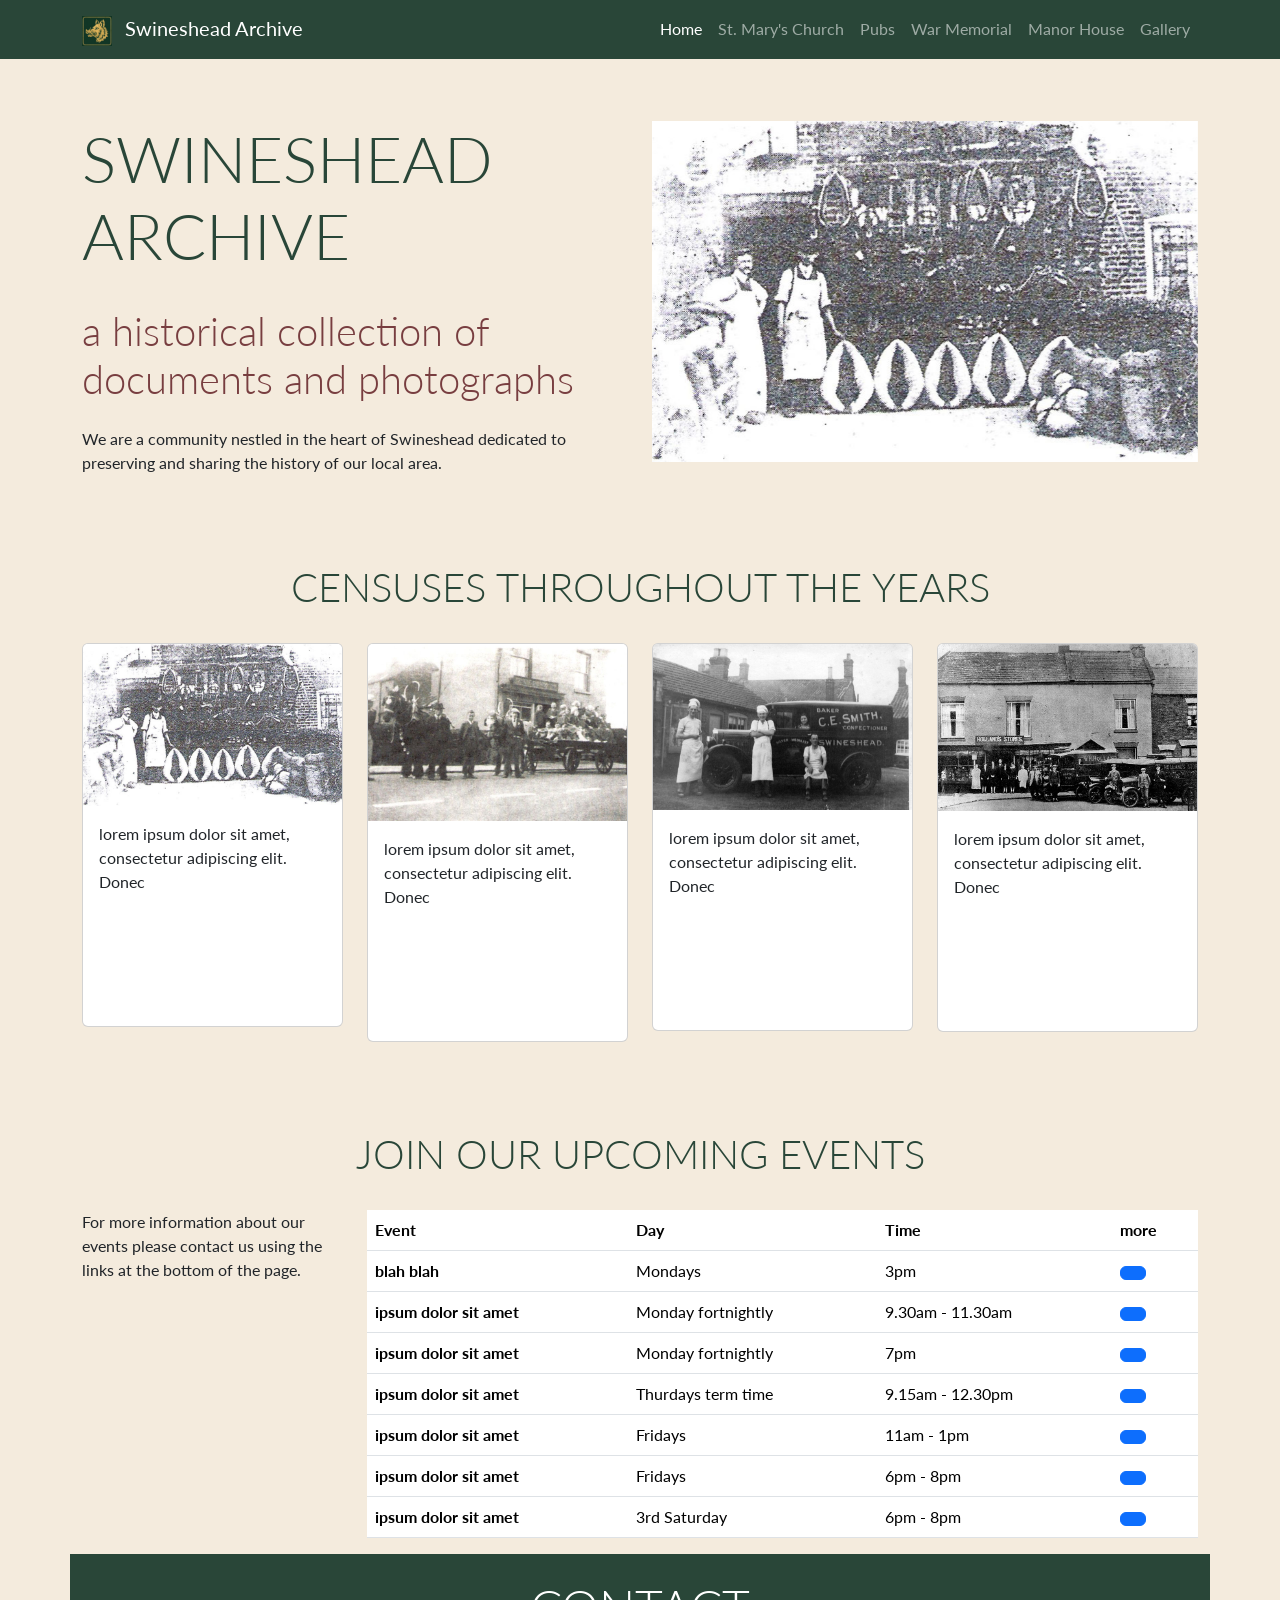
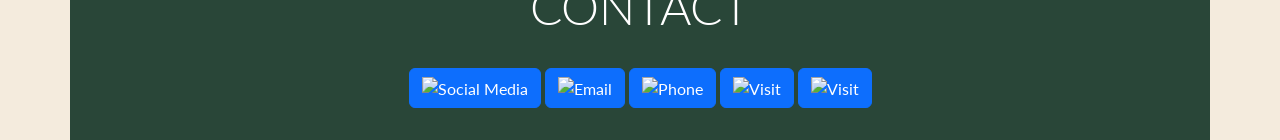
==== index.html @ 54e86e6d "homepage started" ====
<!DOCTYPE html>
<html lang="en">

<head>
    <meta charset="UTF-8">
    <meta name="viewport" content="width=device-width, initial-scale=1.0">
    <title>Swineshead Archive | Home</title>

    <!--favicon-->
    <link
      rel="apple-touch-icon"
      sizes="180x180"
      href="assets/favicon/apple-icon-180x180.png">
    <link
      rel="icon"
      type="image/png"
      sizes="32x32"
      href="assets/favicon/favicon-32x32.png">
    <link
      rel="icon"
      type="image/png"
      sizes="16x16"
      href="assets/favicon/favicon-16x16.png">

    <!-- Bootstrap CSS Link -->
    <link href="https://cdn.jsdelivr.net/npm/bootstrap@5.3.3/dist/css/bootstrap.min.css" rel="stylesheet"
        integrity="sha384-QWTKZyjpPEjISv5WaRU9OFeRpok6YctnYmDr5pNlyT2bRjXh0JMhjY6hW+ALEwIH" crossorigin="anonymous">

    <!-- stylesheet -->
    <link rel="stylesheet" href="assets/css/style.css">

</head>

<body class="d-flex flex-column min-vh-100">
    <header>
        <!-- Navigation -->
        <nav id="navbar" class="navbar navbar-expand-lg fixed-top" data-bs-theme="dark">
            <div class="container">
                <a class="navbar-brand" href="index.html">
                <img src="assets/images/Boar.png" alt="Swineshead Archive logo" class="logo">
                <span class="ms-2">Swineshead Archive</span>
                </a>
                <button class="navbar-toggler" type="button" data-bs-toggle="collapse" data-bs-target="#navbarNav"
                aria-controls="navbarNav" aria-expanded="false" aria-label="Toggle navigation">
                <span class="navbar-toggler-icon"></span>
                </button>
                <div class="collapse navbar-collapse" id="navbarNav">
                    <ul class="navbar-nav ms-auto">
                        <li class="nav-item">
                            <a class="nav-link active" aria-current="page" href="index.html">Home</a>
                        </li>
                        <li class="nav-item">
                            <a class="nav-link" href="church.html">St. Mary's Church</a>
                        </li>
                        <li class="nav-item">
                            <a class="nav-link" href="pubs.html">Pubs</a>
                        </li>
                        <li class="nav-item">
                            <a class="nav-link" href="memorial.html">War Memorial</a>
                        </li>
                         <li class="nav-item">
                            <a class="nav-link" href="manor.html">Manor House</a>
                        </li>
                        <li class="nav-item">
                            <a class="nav-link" href="gallery.html">Gallery</a>
                        </li>
                    </ul>
                </div>
            </div>
        </nav>
    </header>

    <!--main content-->
    <main>
        <!-- Welcome section -->
        <section id="welcome" class="container section">
            <div class="row">
                <div class="col-12 col-xl-6 text-center text-xl-start">
                    <h2 class="display-3">Swineshead Archive</h2>
                    <p class="lead display-6 sub-heading-color">a historical collection of documents and photographs</p>
                    <p class="my-4">We are a community nestled in the heart of Swineshead dedicated to preserving and sharing the history of our local area.</p>
                </div>   
            <div class="col-12 col-xl-6">
                <div id="carouselExampleAutoplaying" class="carousel slide" data-bs-ride="carousel">
                    <div class="carousel-inner">
                        <div class="carousel-item active">
                            <img src="assets/images/carousell-1.jpg" class="d-block w-100"
                                alt="The inside of Boardwalk Games with bookshelves filled with boardgames, and wooden tables to play at">
                        </div>
                        <div class="carousel-item">
                            <img src="assets/images/carousell-2.jpg" class="d-block w-100"
                                alt="The inside of Boardwalk Games with bookshelves filled with boardgames, and wooden tables to play at">
                        </div>
                        <div class="carousel-item">
                            <img src="assets/images/carousell-3.jpg" class="d-block w-100"
                                alt="The inside of Boardwalk Games with bookshelves filled with boardgames, and wooden tables to play at">
                        </div>
                        <div class="carousel-item">
                            <img src="assets/images/carousell-4.jpg" class="d-block w-100"
                                alt="The back-room at Boardwalk Games set up for a Dungeons and Dragons evening">
                        </div>
                        <div class="carousel-item">
                            <img src="assets/images/carousell-5.jpg" class="d-block w-100"
                                alt="A cup of steaming coffee on a wooden table, some playing cards, and a notebook">
                        </div>
                        <div class="carousel-item">
                            <img src="assets/images/carousell-6.jpg" class="d-block w-100"
                                alt="Students playing a card game at Boardwalk Games">
                        </div>
                    </div>
                    <button class="carousel-control-prev" type="button" data-bs-target="#carouselExampleAutoplaying"
                        data-bs-slide="prev">
                        <span class="carousel-control-prev-icon" aria-hidden="true"></span>
                        <span class="visually-hidden">Previous</span>
                    </button>
                    <button class="carousel-control-next" type="button" data-bs-target="#carouselExampleAutoplaying"
                        data-bs-slide="next">
                        <span class="carousel-control-next-icon" aria-hidden="true"></span>
                        <span class="visually-hidden">Next</span>
                    </button>
                </div>
            </div>
            </div>
        </section>

        <!-- censuses section -->
        <section id="services" class="container section">
            <div class="row">
                <div class="col-12 text-center">
                    <h2 class="display-6">Censuses throughout the Years</h2>
                </div>
                <div class="col-12 col-md-6 col-xl-3">
                    <div class="card">
                        <img src="assets/images/carousell-1.jpg" class="card-img-top"
                            alt="men's breakfast poster with a picture of a full english breakfast">
                        <div class="card-body">
                            <p class="card-text">
                                lorem ipsum dolor sit amet, consectetur adipiscing elit. Donec
                            </p>
                        </div>
                    </div>
                </div>
                <div class="col-12 col-md-6 col-xl-3">
                    <div class="card">
                        <img src="assets/images/carousell-2.jpg" class="card-img-top"
                            alt="Easter poster with a picture of Easter eggs and bunnies" >
                        <div class="card-body">
                           <p class="card-text">
                                lorem ipsum dolor sit amet, consectetur adipiscing elit. Donec
                            </p>
                        </div>
                    </div>
                </div>
                <div class="col-12 col-md-6 col-xl-3">
                    <div class="card">
                        <img src="assets/images/carousell-3.jpg" class="card-img-top" 
                        alt="easter day poster with a picture of a cross and a sunrise">
                        <div class="card-body">
                           <p class="card-text">
                                lorem ipsum dolor sit amet, consectetur adipiscing elit. Donec
                            </p>
                        </div>
                    </div>
                </div>
                <div class="col-12 col-md-6 col-xl-3">
                    <div class="card">
                        <img src="assets/images/carousell-4.jpg" class="card-img-top"
                            alt="A kids party being held in the back room of the church, with balloons and party decorations">
                        <div class="card-body">
                            <p class="card-text">
                                lorem ipsum dolor sit amet, consectetur adipiscing elit. Donec
                            </p>
                        </div>
                    </div>
                </div>
            </div>
        </section>

        <!-- Upcoming activities section -->
        <section id="events" class="container section">
            <div class="row">
                <div class="col-12">
                    <h2 class="display-6 text-center">Join our upcoming events</h2>
                </div>
                <div class="col-12 col-xl-3">
                    <p>For more information about our events please contact us using the links at the bottom of the page.</p>
                </div>
                <div class="col-12 col-xl-9">
                    <table class="table table-hover">
                        <thead>
                            <tr>
                                <th scope="col">Event</th>
                                <th scope="col">Day</th>
                                <th scope="col">Time</th>
                                <th scope="col">more</th>
                            </tr>
                        </thead>
                        <tbody>
                            <tr>
                                <th scope="row">blah blah</th>
                                <td>Mondays</td>
                                <td>3pm</td>
                                <td>  <!-- Button trigger tabletennisModal -->
                                    <button type="button" class="btn btn-primary custom-button sharp-corners" data-bs-toggle="modal" data-bs-target="#tabletennisModal">
                                        <i class="fa-solid fa-info"></i>
                                    </button>    
                                </td>
                            </tr>
                            <tr>
                                <th scope="row"> ipsum dolor sit amet</th>
                                <td>Monday fortnightly</td>
                                <td>9.30am - 11.30am</td>
                                <td> <!-- Button trigger footstepsmodal -->
                                    <button type="button" class="btn btn-primary cust" data-bs-toggle="modal" data-bs-target="#footstepsModal">
                                        <i class="fa-solid fa-info"></i>
                                    </button> 
                                </td>
                            </tr>
                            <tr>
                                <th scope="row">ipsum dolor sit amet</th>
                                <td>Monday fortnightly</td>
                                <td>7pm</td>
                                <td>  <!-- Button trigger ladiesnightModal -->
                                    <button type="button" class="btn btn-primary custom-button sharp-corners" data-bs-toggle="modal" data-bs-target="#ladiesnightModal">
                                    <i class="fa-solid fa-info"></i>
                                    </button>
                                </td> 
                            </tr>
                            <tr>
                                <th scope="row">ipsum dolor sit amet</th>
                                <td>Thurdays term time</td>
                                <td>9.15am - 12.30pm</td>
                                <td>  <!-- Button trigger mothertoddlerModal -->
                                    <button type="button" class="btn btn-primary custom-button sharp-corners" data-bs-toggle="modal" data-bs-target="#mothertoddlerModal">
                                        <i class="fa-solid fa-info"></i>
                                    </button> 
                                </td>
                            </tr>
                             <tr>
                                <th scope="row">ipsum dolor sit amet</th>
                                <td>Fridays</td>
                                <td>11am - 1pm</td>
                                <td>  <!-- Button trigger warmspaceModal -->
                                    <button type="button" class="btn btn-primary custom-button sharp-corners" data-bs-toggle="modal" data-bs-target="#warmspaceModal">
                                        <i class="fa-solid fa-info"></i>
                                    </button> 
                                </td>
                            </tr>
                             <tr>
                                <th scope="row">ipsum dolor sit amet</th>
                                <td>Fridays</td>
                                <td>6pm - 8pm</td>
                                <td>  <!-- Button trigger communityyouthclubModal -->
                                    <button type="button" class="btn btn-primary custom-button sharp-corners" data-bs-toggle="modal" data-bs-target="#communityyouthclubModal">
                                        <i class="fa-solid fa-info"></i>
                                    </button> 
                                </td>
                            </tr>
                            <tr>
                                <th scope="row">ipsum dolor sit amet</th>
                                <td>3rd Saturday</td>
                                <td>6pm - 8pm</td>
                                <td>  <!-- Button trigger notsoyoungonesModal -->
                                    <button type="button" class="btn btn-primary custom-button sharp-corners" data-bs-toggle="modal" data-bs-target="#notsoyoungonesModal">
                                        <i class="fa-solid fa-info"></i>    
                                    </button> 
                                </td>
                            </tr>
                        </tbody>
                    </table>
                </div>
            </div>
        </section>
    </main>


 <!-- footer -->
   <footer id="contact" class="container">
    <div class="row justify-content-center">
      <!-- my-4 used to add top and bottom margin to heading -->
      <div class="col-12 text-center mt-4">
        <h2 class="display-5">Contact</h2>
        <!-- Button trigger social mediamodal-->
        <button type="button" class="btn btn-primary custom-button sharp-corners" data-bs-toggle="modal" data-bs-target="#socialmediaModal"><img src="assets/images/social-media.png" width="40" height="35" alt="Social Media">
        </button>     
        <!-- Button trigger contactmodal -->
        <button type="button" class="btn btn-primary custom-button sharp-corners" data-bs-toggle="modal" data-bs-target="#contactModal"><img src="assets/images/hand.png" width="40" height="35" alt="Email">
        </button>    
        <!-- Button trigger phonemodal -->
        <button type="button" class="btn btn-primary custom-button sharp-corners" data-bs-toggle="modal" data-bs-target="#phoneModal"><img src="assets/images/phone.png" width="40" height="35" alt="Phone">
        </button>
        <!-- Button trigger visitmodal -->
        <button type="button" class="btn btn-primary custom-button sharp-corners" data-bs-toggle="modal" data-bs-target="#visitModal"><img src="assets/images/map.png" width="40" height="35" alt="Visit">
        </button>
         <!-- Button trigger bookingmodal -->
        <button type="button" class="btn btn-primary custom-button sharp-corners" data-bs-toggle="modal" data-bs-target="#bookingModal"><img src="assets/images/booking.png" width="40" height="35" alt="Visit">
        </button>
      </div>
    </div>
  </footer>

  <!-- Social media Modal -->
  <div class="modal fade" id="socialmediaModal" tabindex="-1" aria-hidden="true">
    <div class="modal-dialog modal-lg">
      <div class="modal-content sharp-corners">
        <div class="modal-header">
          <h1 class="modal-title fs-5">Social Media Links</h1>
          <button type="button" class="btn-close" data-bs-dismiss="modal" aria-label="Close"></button>
        </div>
        <div class="modal-body"> 
          <ul id="menu">
            <li>
              <a
              href="https://www.facebook.com/profile.php?id=100091910170936"
              target="_blank"
              rel="noopener"
              aria-label="visit our facebook page (opens in a new tab)"
              ><i class="fa-brands fa-facebook"></i>
                <span>visit our facebook page (opens in a new tab)</span>
              </a>
            </li>
            <li>
              <a
                href="https://www.twitter.com/"
                target="_blank"
                rel="noopener"
                aria-label="visit our twitter page (opens in a new tab)"
                ><i class="fa-brands fa-square-twitter"></i>
              </a>
            </li>
            <li>
              <a
                href="https://www.youtube.com/"
                target="_blank"
                rel="noopener"
                aria-label="visit our youtube page (opens in a new tab)"
                ><i class="fa-brands fa-square-youtube"></i>
              </a>
            </li>
            <li>
              <a
                href="https://www.instagram.com/"
                target="_blank"
                rel="noopener"
                aria-label="visit our instagram page (opens in a new tab)"
                ><i class="fa-brands fa-instagram"></i>
              </a>
            </li>
          </ul>        
        </div>
      </div>
    </div>
  </div>

  <!-- Contact Modal -->
  <div class="modal fade" id="contactModal" tabindex="-1" aria-hidden="true">
    <div class="modal-dialog modal-lg">
      <div class="modal-content sharp-corners">
        <div class="modal-header">
          <h1 class="modal-title fs-5">Message Us</h1>
          <button type="button" class="btn-close" data-bs-dismiss="modal" aria-label="Close"></button>
        </div>
        <div class="modal-body">
          <form class="row g-3 sharp-corners">
            <div class="col-md-6 col-lg">
              <label for="fullName" class="form-label">Full Name</label>
              <input type="text" class="form-control" id="fullName" required>
            </div>
            <div class="col-md-6 col-lg-4">
              <label for="phone" class="form-label">Phone</label>
              <input type="number" class="form-control" id="phone" required>
            </div>
            <div class="col-12 col-lg-4">
              <label for="inputEmail4" class="form-label">Email</label>
              <input type="email" class="form-control" id="inputEmail4" required>
            </div>
            <div class="col-12">
              <label for="message" class="form-label">Message</label>
              <textarea class="form-control" id="message" rows="3" required></textarea>
            </div>  
            <div class="col-12">
              <button type="submit" class="btn btn-primary custom-button">Send</button>
            </div>
              <p>Maybe you dont want to fill out the form? email us at blbaptistchurch@gmail.com</p>
          </form>            
        </div>
      </div>
    </div>
  </div>

  <!-- Phone Modal -->
  <div class="modal fade" id="phoneModal" tabindex="-1" aria-hidden="true">
    <div class="modal-dialog modal-lg">
      <div class="modal-content sharp-corners">
        <div class="modal-header">
          <h1 class="modal-title fs-5">Phone Numbers</h1>
          <button type="button" class="btn-close" data-bs-dismiss="modal" aria-label="Close"></button>
        </div>
        <div class="modal-body">   
          <ul id="menu">
            <li>
              <i class="fa-solid fa-phone"></i>
              <span>01536 725434</span>
            </li>
            <li>
              <i class="fa-solid fa-phone"></i>
              <span>01536 720238</span>
            </li>
            <li>
              <i class="fa-solid fa-mobile-screen-button"></i>
              <span>07566 756226</span>
            </li>
          </ul>
        </div>
      </div>
    </div>
  </div>

  <!-- Visit us Modal -->
  <div class="modal fade" id="visitModal" tabindex="-1" aria-hidden="true">
    <div class="modal-dialog modal-lg">
      <div class="modal-content sharp-corners">
        <div class="modal-header">
          <h1 class="modal-title fs-5">Visit Us At 29 Meeting Lane, Burton Latimer, Kettering, NN15 5LS</h1>
          <button type="button" class="btn-close" data-bs-dismiss="modal" aria-label="Close"></button>
        </div>
        <div class="modal-body">   
            <iframe src="https://www.google.com/maps/embed?pb=!1m18!1m12!1m3!1d2436.314209647015!2d-0.6795645887136005!3d52.36472237190413!2m3!1f0!2f0!3f0!3m2!1i1024!2i768!4f13.1!3m3!1m2!1s0x487798a958d9c9ab%3A0x61f52fa78d8accd5!2s29%20Yeomans%20Ct%2C%20Meeting%20Ln%2C%20Burton%20Latimer%2C%20Kettering%20NN15%205GS!5e0!3m2!1sen!2suk!4v1776963842135!5m2!1sen!2suk" width="100%" height="450" style="border:0;" allowfullscreen="" loading="lazy" referrerpolicy="no-referrer-when-downgrade"></iframe>      
        </div>
      </div>
    </div>
  </div>




<!-- **** models for the regular activities section **** -->
<!-- Table Tennis Modal -->
<div class="modal fade" id="tabletennisModal" tabindex="-1" aria-hidden="true">
    <div class="modal-dialog modal-lg">
        <div class="modal-content sharp-corners">
            <div class="modal-header">
              <h1 class="modal-title fs-5">over 50s table tennis</h1>
              <button type="button" class="btn-close" data-bs-dismiss="modal" aria-label="Close"></button>
            </div>
            <div class="modal-body">   
                  <span> this is a test the info</span>
            </div>
        </div>
    </div>
</div>

<!-- footsteps Modal -->
<div class="modal fade" id="footstepsModal" tabindex="-1" aria-hidden="true">
    <div class="modal-dialog modal-lg">
        <div class="modal-content sharp-corners">
            <div class="modal-header">
              <h1 class="modal-title fs-5">footsteps</h1>
              <button type="button" class="btn-close" data-bs-dismiss="modal" aria-label="Close"></button>
            </div>
            <div class="modal-body">   
                  <span> this is a test the info</span>
            </div>
        </div>
    </div>
</div>

<!-- Ladiesnight Modal -->
<div class="modal fade" id="ladiesnightModal" tabindex="-1" aria-hidden="true">
    <div class="modal-dialog modal-lg">
        <div class="modal-content sharp-corners">
            <div class="modal-header">
              <h1 class="modal-title fs-5">ladies night</h1>
              <button type="button" class="btn-close" data-bs-dismiss="modal" aria-label="Close"></button>
            </div>
            <div class="modal-body">   
                  <span> this is a test the info</span>
            </div>
        </div>
    </div>
</div>

<!-- mothertoddler Modal -->
<div class="modal fade" id="mothertoddlerModal" tabindex="-1" aria-hidden="true">
    <div class="modal-dialog modal-lg">
        <div class="modal-content sharp-corners">
            <div class="modal-header">
              <h1 class="modal-title fs-5">mother and toddler</h1>
              <button type="button" class="btn-close" data-bs-dismiss="modal" aria-label="Close"></button>
            </div>
            <div class="modal-body">   
                  <span> this is a test the info</span>
            </div>
        </div>
    </div>
</div>

<!-- warmspace Modal -->
<div class="modal fade" id="warmspaceModal" tabindex="-1" aria-hidden="true">
    <div class="modal-dialog modal-lg">
        <div class="modal-content sharp-corners">
            <div class="modal-header">
              <h1 class="modal-title fs-5">warm space</h1>
              <button type="button" class="btn-close" data-bs-dismiss="modal" aria-label="Close"></button>
            </div>
            <div class="modal-body">   
                  <span> this is a test the info</span>
            </div>
        </div>
    </div>
</div>

<!-- communityyouthclub Modal -->
<div class="modal fade" id="communityyouthclubModal" tabindex="-1" aria-hidden="true">
    <div class="modal-dialog modal-lg">
        <div class="modal-content sharp-corners">
            <div class="modal-header">
              <h1 class="modal-title fs-5">community youth club</h1>
              <button type="button" class="btn-close" data-bs-dismiss="modal" aria-label="Close"></button>
            </div>
            <div class="modal-body">   
                  <span> this is a test the info</span>
            </div>
        </div>
    </div>
</div>

<!-- notsoyoungones Modal -->
<div class="modal fade" id="notsoyoungonesModal" tabindex="-1" aria-hidden="true">
    <div class="modal-dialog modal-lg">
        <div class="modal-content sharp-corners">
            <div class="modal-header">
              <h1 class="modal-title fs-5">not so young</h1>
              <button type="button" class="btn-close" data-bs-dismiss="modal" aria-label="Close"></button>
            </div>
            <div class="modal-body">   
                  <span> this is a test the info</span>
            </div>
        </div>
    </div>
</div>





    <!-- Bootstrap JS Script-->
    <script src="https://cdn.jsdelivr.net/npm/bootstrap@5.3.3/dist/js/bootstrap.bundle.min.js"
        integrity="sha384-YvpcrYf0tY3lHB60NNkmXc5s9fDVZLESaAA55NDzOxhy9GkcIdslK1eN7N6jIeHz"
        crossorigin="anonymous"></script>

    <!-- jave script for Font Awesome icons -->
    <script
      src="https://kit.fontawesome.com/d5bcb50af0.js"
      crossorigin="anonymous"
    ></script>
</body>

</html>
---- assets/css/style.css ----
/* global styles */


@import url('https://fonts.googleapis.com/css2?family=EB+Garamond:wght@400;500;600;700&family=Lato:wght@400;700&display=swap');

/* CSS Variables */
:root {
    --primary-font: "EB Garamond", serif;
    --secondary-font: "Lato", sans-serif;

    --primary-color: #294638;        /* Heritage forest green */
    --secondary-color: #F4EBDD;      /* Antique parchment */
    --highlight-color: #783E40;      /* Heritage burgundy */
    --highlight-color-light: #E6D5B8; /* Aged paper accent */

    --text-color: #49372D;           /* Old ink brown */
    --border-color: #AA874B;         /* Antique brass */
}



body {
    font-family: var(--secondary-font);
    background-color: var(--secondary-color);
    padding-top: 57.15px; /* pushes the top of the header down under fixed navbar */
}



h1,
h2,
h3 {
    font-family: var(--secondary-font);
    color: var(--primary-color);
}

h1,
h2 {
    text-transform: uppercase;
}

h2 {
    margin-bottom: 2rem;
}

.sub-heading-color {
    color: var(--highlight-color);
}

main {
    /* Enlarge main element to push footer down*/
    flex: 1 0 auto;
}

.section {
    padding-top: 4rem; /* prevent navbar overlap */
}

/* Navbar */

#navbar {
    background-color: var(--primary-color);
}

#navbar .logo {
    width: 30px;
}

/* Services */

#services .card-footer {
    font-weight: bold;
    color: var(--highlight-color);
    background-color: transparent;
}

#services .card {
    margin-bottom: 1.5rem;
}

/* Events */

#events .table {
    /* events table font size small enough that 
      the table doesn't overflow on xs screens. 
      Size set back to 1rem in a media query 
      for sm screens and up */
    font-size: 0.7rem;
}


/* Footer / contact */

#contact {
    background-color: var(--primary-color);
    color: white;
    padding-bottom: 2rem;
}

#contact h2 {
    color: white;
}

#menu {
    list-style-type: none;
}

/* Media queries */

/* Small screens and up */
@media screen and (min-width: 576px) {
    /* increase font size in events table when screen size is large enough */
    #events .table {
        font-size: 1rem;
    }

}

/* Medium devices (tablets, 768px and up) */
@media screen and (min-width: 768px) {
    /* Make all service cards the same height for consistency */
    #services .card-body {
        min-height: 191px;
    }
}

/* Large devices (small laptops, 992px and up) */
@media screen and (min-width: 992px) {
    /* Make all service cards the same height for consistency */
    #services .card-body {
        min-height: auto;
    }
}

/* xl devices (large desktops, 1200px and up) */
@media screen and (min-width: 1200px) {
    /* make all service cards the same height for consistency */
    #services .card-body {
        min-height: 220px;
    }
}

/* xxl devices (larger desktops, 1400px and up) */
@media screen and (min-width: 1400px) {
    /* make all service cards the same height for consistency */
    #services .card-body {
        min-height: 195px;
    }
}
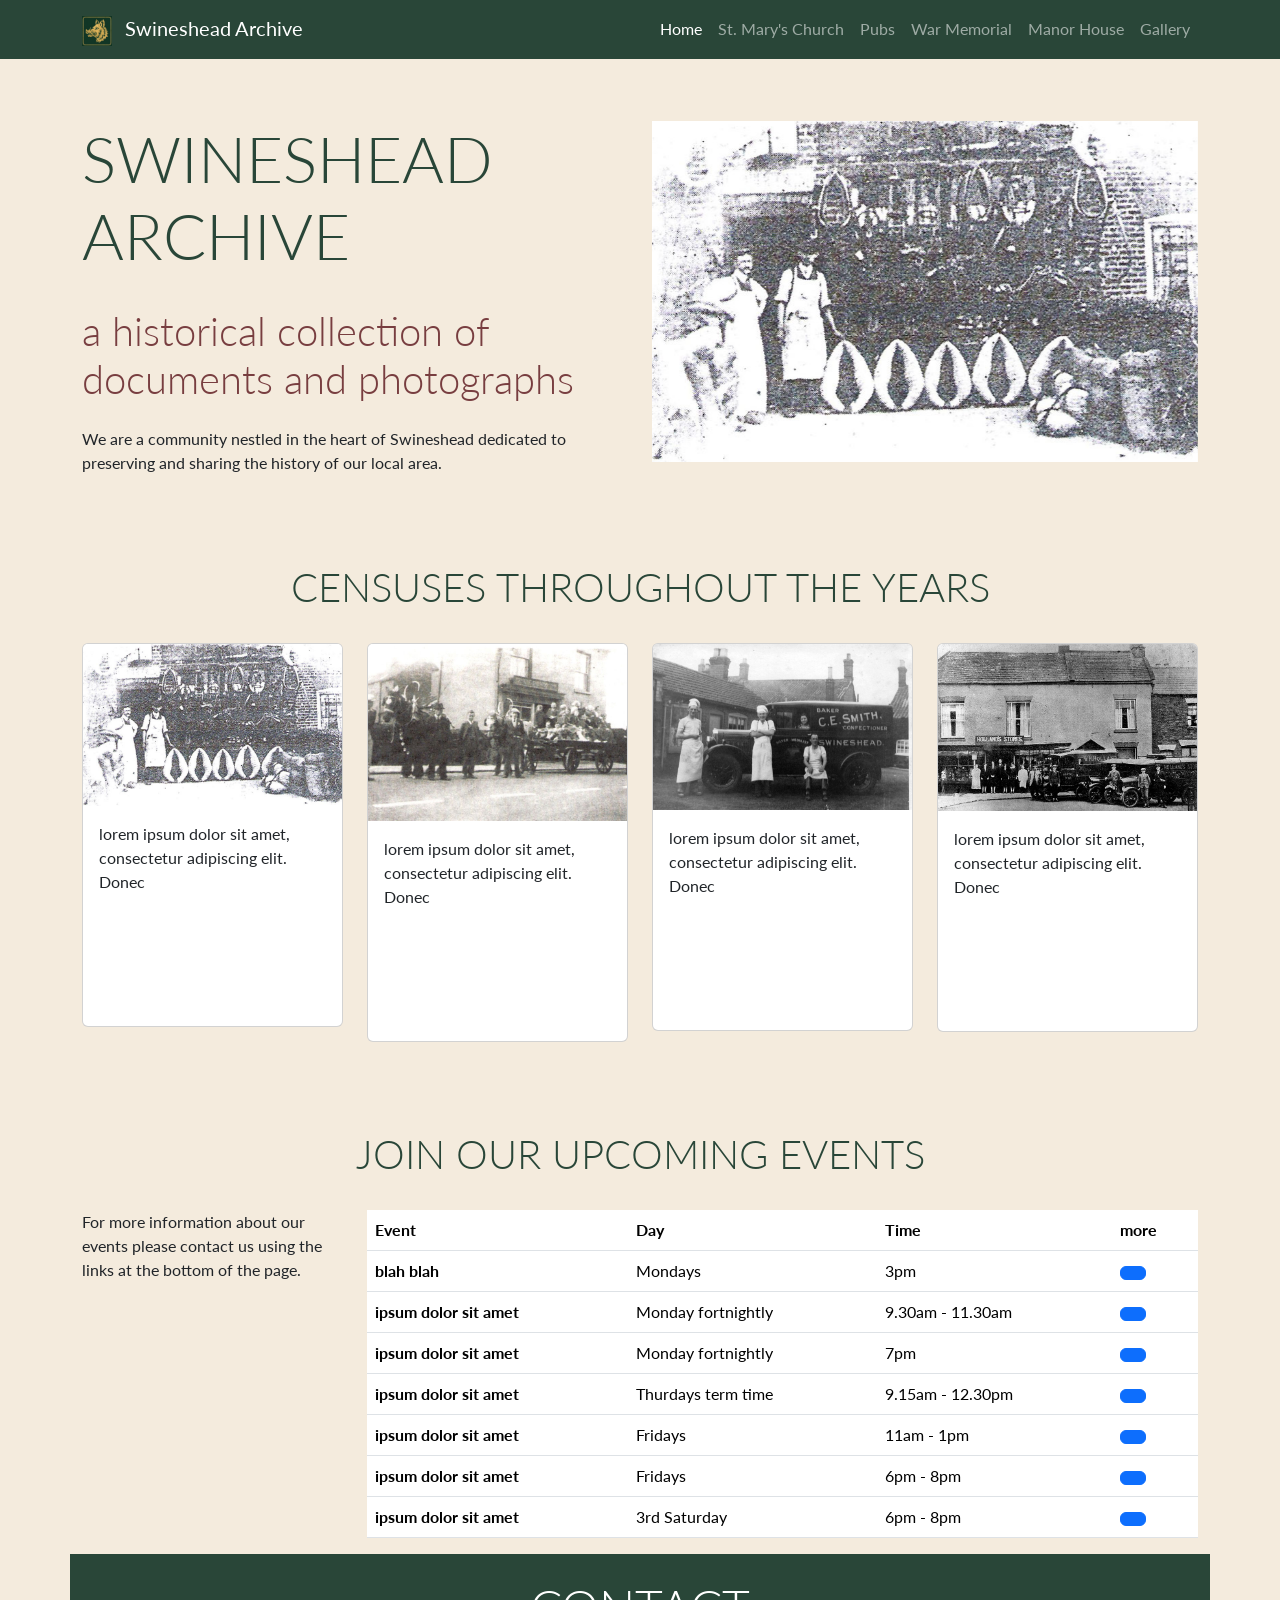
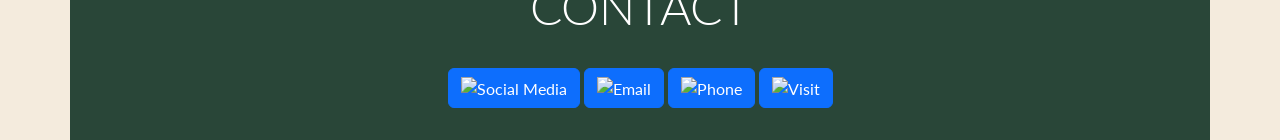
==== commit 811c7d97: "added pages" ====
--- a/index.html
+++ b/index.html
@@ -292,9 +292,6 @@
         <!-- Button trigger visitmodal -->
         <button type="button" class="btn btn-primary custom-button sharp-corners" data-bs-toggle="modal" data-bs-target="#visitModal"><img src="assets/images/map.png" width="40" height="35" alt="Visit">
         </button>
-         <!-- Button trigger bookingmodal -->
-        <button type="button" class="btn btn-primary custom-button sharp-corners" data-bs-toggle="modal" data-bs-target="#bookingModal"><img src="assets/images/booking.png" width="40" height="35" alt="Visit">
-        </button>
       </div>
     </div>
   </footer>
@@ -311,7 +308,7 @@
           <ul id="menu">
             <li>
               <a
-              href="https://www.facebook.com/profile.php?id=100091910170936"
+              href="https://www.facebook.com/groups/663605845718055"
               target="_blank"
               rel="noopener"
               aria-label="visit our facebook page (opens in a new tab)"
@@ -381,7 +378,7 @@
             <div class="col-12">
               <button type="submit" class="btn btn-primary custom-button">Send</button>
             </div>
-              <p>Maybe you dont want to fill out the form? email us at blbaptistchurch@gmail.com</p>
+              <p>Maybe you dont want to fill out the form? email us at swinesheadca@gmail.com</p>
           </form>            
         </div>
       </div>
@@ -400,15 +397,15 @@
           <ul id="menu">
             <li>
               <i class="fa-solid fa-phone"></i>
-              <span>01536 725434</span>
+              <span>0000 000000</span>
             </li>
             <li>
               <i class="fa-solid fa-phone"></i>
-              <span>01536 720238</span>
+              <span>0000 000000</span>
             </li>
             <li>
               <i class="fa-solid fa-mobile-screen-button"></i>
-              <span>07566 756226</span>
+              <span>0000 000000</span>
             </li>
           </ul>
         </div>
@@ -421,11 +418,11 @@
     <div class="modal-dialog modal-lg">
       <div class="modal-content sharp-corners">
         <div class="modal-header">
-          <h1 class="modal-title fs-5">Visit Us At 29 Meeting Lane, Burton Latimer, Kettering, NN15 5LS</h1>
+          <h1 class="modal-title fs-5">Visit Us At The Archives, Church Hall, Market place, Swineshead, PE20 3LJ</h1>
           <button type="button" class="btn-close" data-bs-dismiss="modal" aria-label="Close"></button>
         </div>
         <div class="modal-body">   
-            <iframe src="https://www.google.com/maps/embed?pb=!1m18!1m12!1m3!1d2436.314209647015!2d-0.6795645887136005!3d52.36472237190413!2m3!1f0!2f0!3f0!3m2!1i1024!2i768!4f13.1!3m3!1m2!1s0x487798a958d9c9ab%3A0x61f52fa78d8accd5!2s29%20Yeomans%20Ct%2C%20Meeting%20Ln%2C%20Burton%20Latimer%2C%20Kettering%20NN15%205GS!5e0!3m2!1sen!2suk!4v1776963842135!5m2!1sen!2suk" width="100%" height="450" style="border:0;" allowfullscreen="" loading="lazy" referrerpolicy="no-referrer-when-downgrade"></iframe>      
+            <iframe src="https://www.google.com/maps/embed?pb=!1m18!1m12!1m3!1d2404.175901881642!2d-0.16155127538633302!3d52.94525787217564!2m3!1f0!2f0!3f0!3m2!1i1024!2i768!4f13.1!3m3!1m2!1s0x48780e65bd962e67%3A0x13ae27e7acc851cc!2sSwineshead%2C%20Boston%20PE20%203LJ!5e0!3m2!1sen!2suk!4v1792334746241!5m2!1sen!2suk" width="600" height="450" style="border:0;" allowfullscreen="" loading="lazy" referrerpolicy="strict-origin-when-cross-origin"></iframe> width="100%" height="450" style="border:0;" allowfullscreen="" loading="lazy" referrerpolicy="no-referrer-when-downgrade"></iframe>      
         </div>
       </div>
     </div>
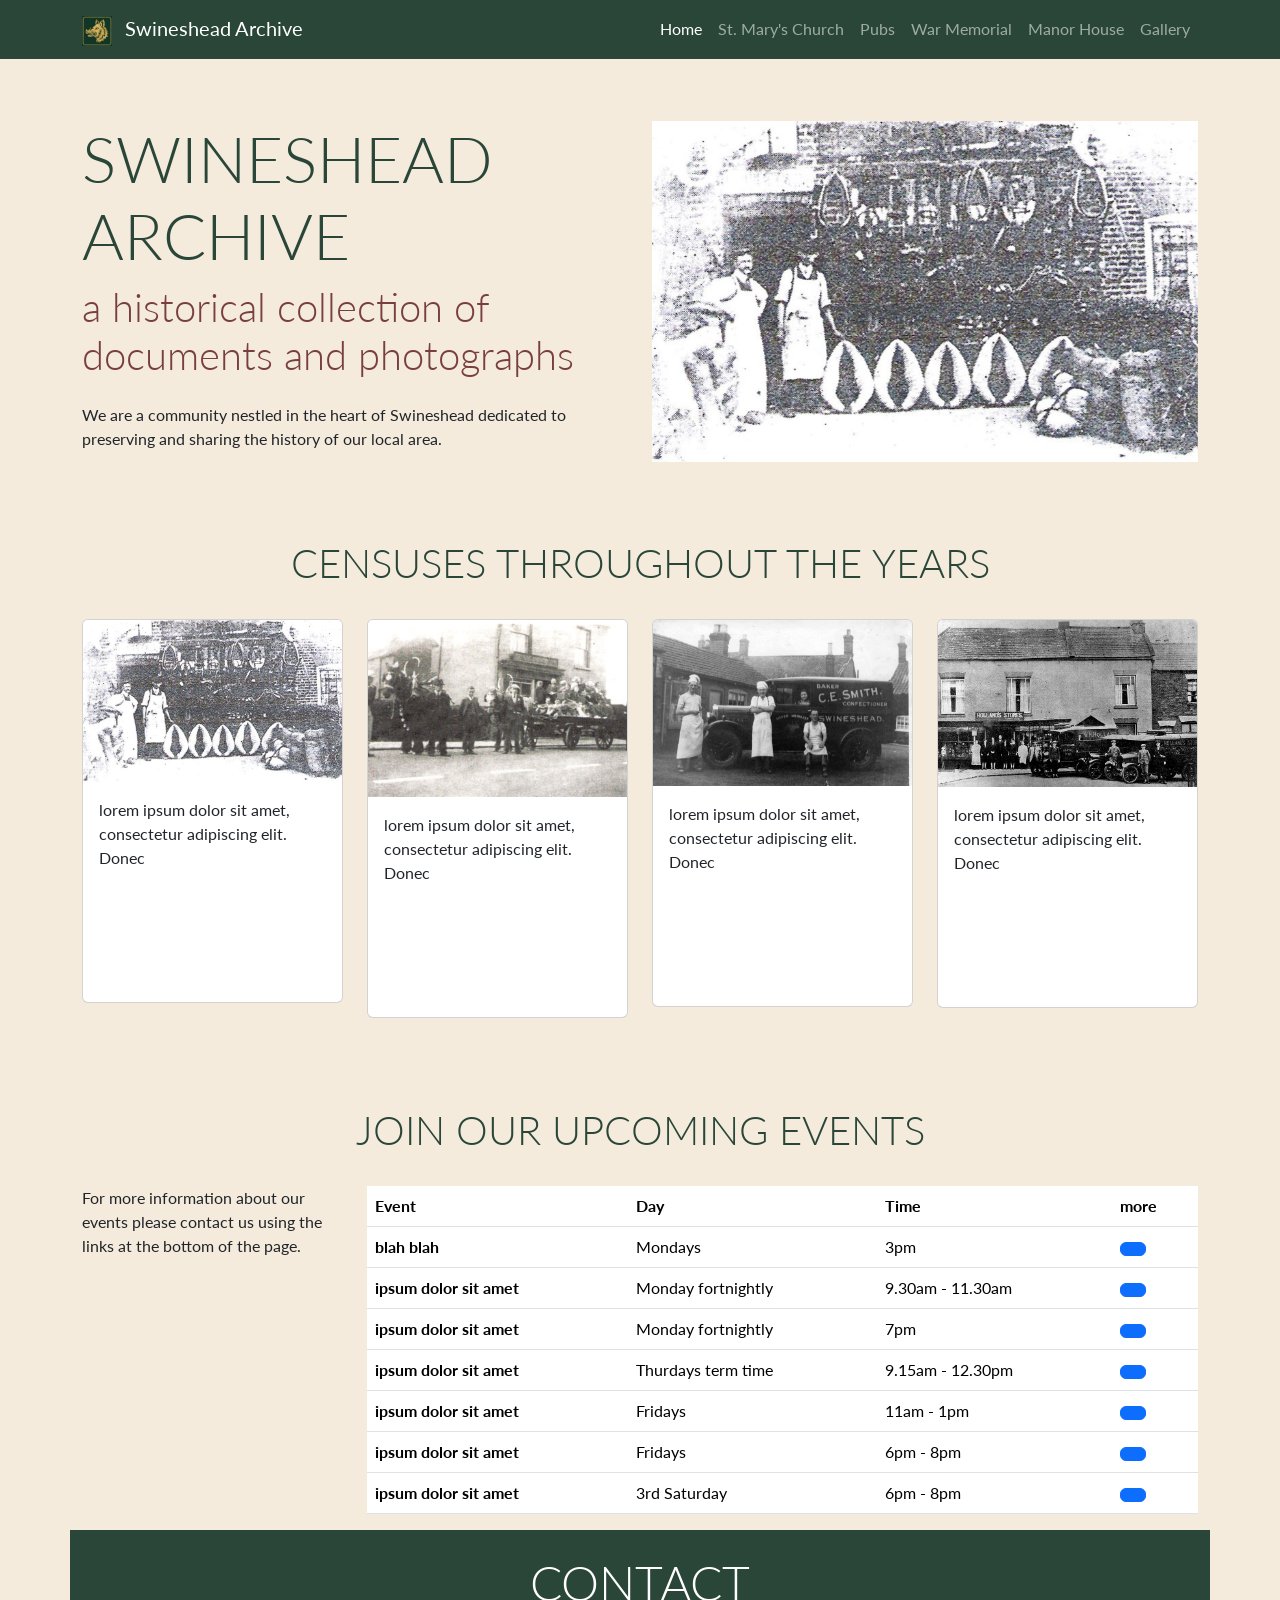
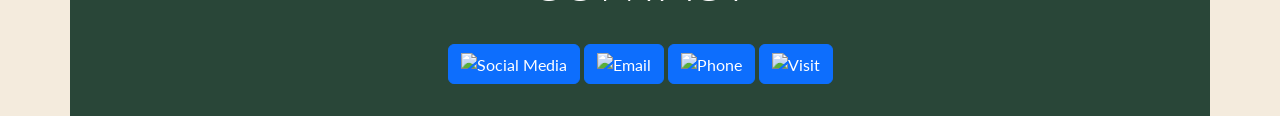
==== commit 2daa3648: "Update website pages and improve accessibility" ====
--- a/index.html
+++ b/index.html
@@ -4,7 +4,14 @@
 <head>
     <meta charset="UTF-8">
     <meta name="viewport" content="width=device-width, initial-scale=1.0">
-    <title>Swineshead Archive | Home</title>
+
+    <title>Swineshead Archive | Local History & Heritage</title>
+
+    <meta name="description" content="Explore the history of Swineshead, Lincolnshire, through historic photographs, local stories, records and memories preserved by the Swineshead Archive.">
+
+    <meta name="keywords" content="Swineshead Archive, Swineshead history, Swineshead Lincolnshire, local history, historic photographs, family history, village heritage">
+
+    <meta name="author" content="Swineshead Archive">
 
     <!--favicon-->
     <link
@@ -76,7 +83,7 @@
         <section id="welcome" class="container section">
             <div class="row">
                 <div class="col-12 col-xl-6 text-center text-xl-start">
-                    <h2 class="display-3">Swineshead Archive</h2>
+                    <h1 class="display-3">Swineshead Archive</h1>
                     <p class="lead display-6 sub-heading-color">a historical collection of documents and photographs</p>
                     <p class="my-4">We are a community nestled in the heart of Swineshead dedicated to preserving and sharing the history of our local area.</p>
                 </div>   
@@ -85,27 +92,27 @@
                     <div class="carousel-inner">
                         <div class="carousel-item active">
                             <img src="assets/images/carousell-1.jpg" class="d-block w-100"
-                                alt="The inside of Boardwalk Games with bookshelves filled with boardgames, and wooden tables to play at">
+                                alt="Historic photograph of Swineshead">
                         </div>
                         <div class="carousel-item">
                             <img src="assets/images/carousell-2.jpg" class="d-block w-100"
-                                alt="The inside of Boardwalk Games with bookshelves filled with boardgames, and wooden tables to play at">
+                                alt="Historic buildings and village life in Swineshead">
                         </div>
                         <div class="carousel-item">
                             <img src="assets/images/carousell-3.jpg" class="d-block w-100"
-                                alt="The inside of Boardwalk Games with bookshelves filled with boardgames, and wooden tables to play at">
+                                alt="Historic photographs and memories of Swineshead">
                         </div>
                         <div class="carousel-item">
                             <img src="assets/images/carousell-4.jpg" class="d-block w-100"
-                                alt="The back-room at Boardwalk Games set up for a Dungeons and Dragons evening">
+                                alt="Swineshead village heritage and local history">
                         </div>
                         <div class="carousel-item">
                             <img src="assets/images/carousell-5.jpg" class="d-block w-100"
-                                alt="A cup of steaming coffee on a wooden table, some playing cards, and a notebook">
+                                alt="People and places from Swineshead's past">
                         </div>
                         <div class="carousel-item">
                             <img src="assets/images/carousell-6.jpg" class="d-block w-100"
-                                alt="Students playing a card game at Boardwalk Games">
+                                alt="The history and heritage of Swineshead, Lincolnshire">
                         </div>
                     </div>
                     <button class="carousel-control-prev" type="button" data-bs-target="#carouselExampleAutoplaying"
@@ -365,7 +372,7 @@
             </div>
             <div class="col-md-6 col-lg-4">
               <label for="phone" class="form-label">Phone</label>
-              <input type="number" class="form-control" id="phone" required>
+              <input type="tel" class="form-control" id="phone" required>
             </div>
             <div class="col-12 col-lg-4">
               <label for="inputEmail4" class="form-label">Email</label>
@@ -378,7 +385,7 @@
             <div class="col-12">
               <button type="submit" class="btn btn-primary custom-button">Send</button>
             </div>
-              <p>Maybe you dont want to fill out the form? email us at swinesheadca@gmail.com</p>
+              <p>Prefer not to use the form? Email us at <a href="mailto:swinesheadca@gmail.com">swinesheadca@gmail.com</a>.</p>
           </form>            
         </div>
       </div>
@@ -422,7 +429,7 @@
           <button type="button" class="btn-close" data-bs-dismiss="modal" aria-label="Close"></button>
         </div>
         <div class="modal-body">   
-            <iframe src="https://www.google.com/maps/embed?pb=!1m18!1m12!1m3!1d2404.175901881642!2d-0.16155127538633302!3d52.94525787217564!2m3!1f0!2f0!3f0!3m2!1i1024!2i768!4f13.1!3m3!1m2!1s0x48780e65bd962e67%3A0x13ae27e7acc851cc!2sSwineshead%2C%20Boston%20PE20%203LJ!5e0!3m2!1sen!2suk!4v1792334746241!5m2!1sen!2suk" width="600" height="450" style="border:0;" allowfullscreen="" loading="lazy" referrerpolicy="strict-origin-when-cross-origin"></iframe> width="100%" height="450" style="border:0;" allowfullscreen="" loading="lazy" referrerpolicy="no-referrer-when-downgrade"></iframe>      
+            <iframe src="https://www.google.com/maps/embed?pb=!1m18!1m12!1m3!1d2404.175901881642!2d-0.16155127538633302!3d52.94525787217564!2m3!1f0!2f0!3f0!3m2!1i1024!2i768!4f13.1!3m3!1m2!1s0x48780e65bd962e67%3A0x13ae27e7acc851cc!2sSwineshead%2C%20Boston%20PE20%203LJ!5e0!3m2!1sen!2suk!4v1792334746241!5m2!1sen!2suk" width="100%" height="450" style="border:0;" allowfullscreen="" loading="lazy" referrerpolicy="strict-origin-when-cross-origin"></iframe>    
         </div>
       </div>
     </div>
